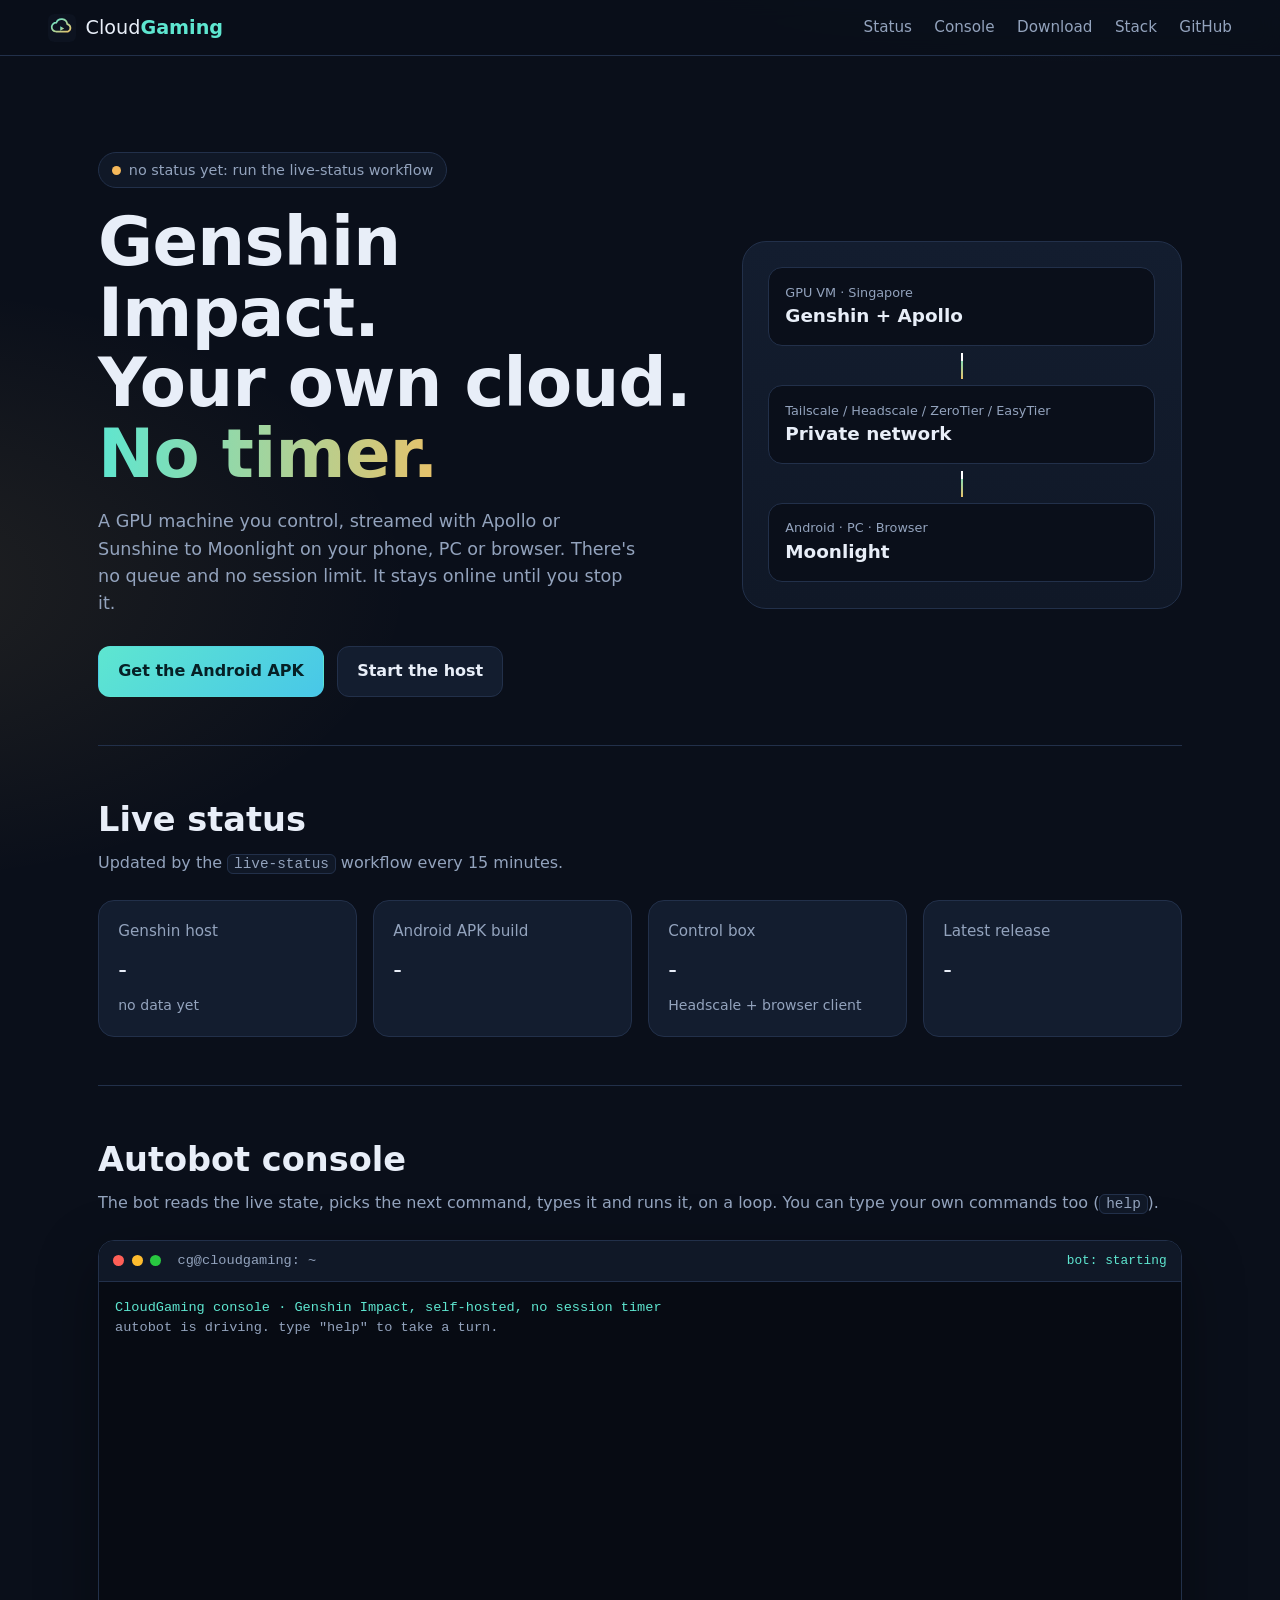
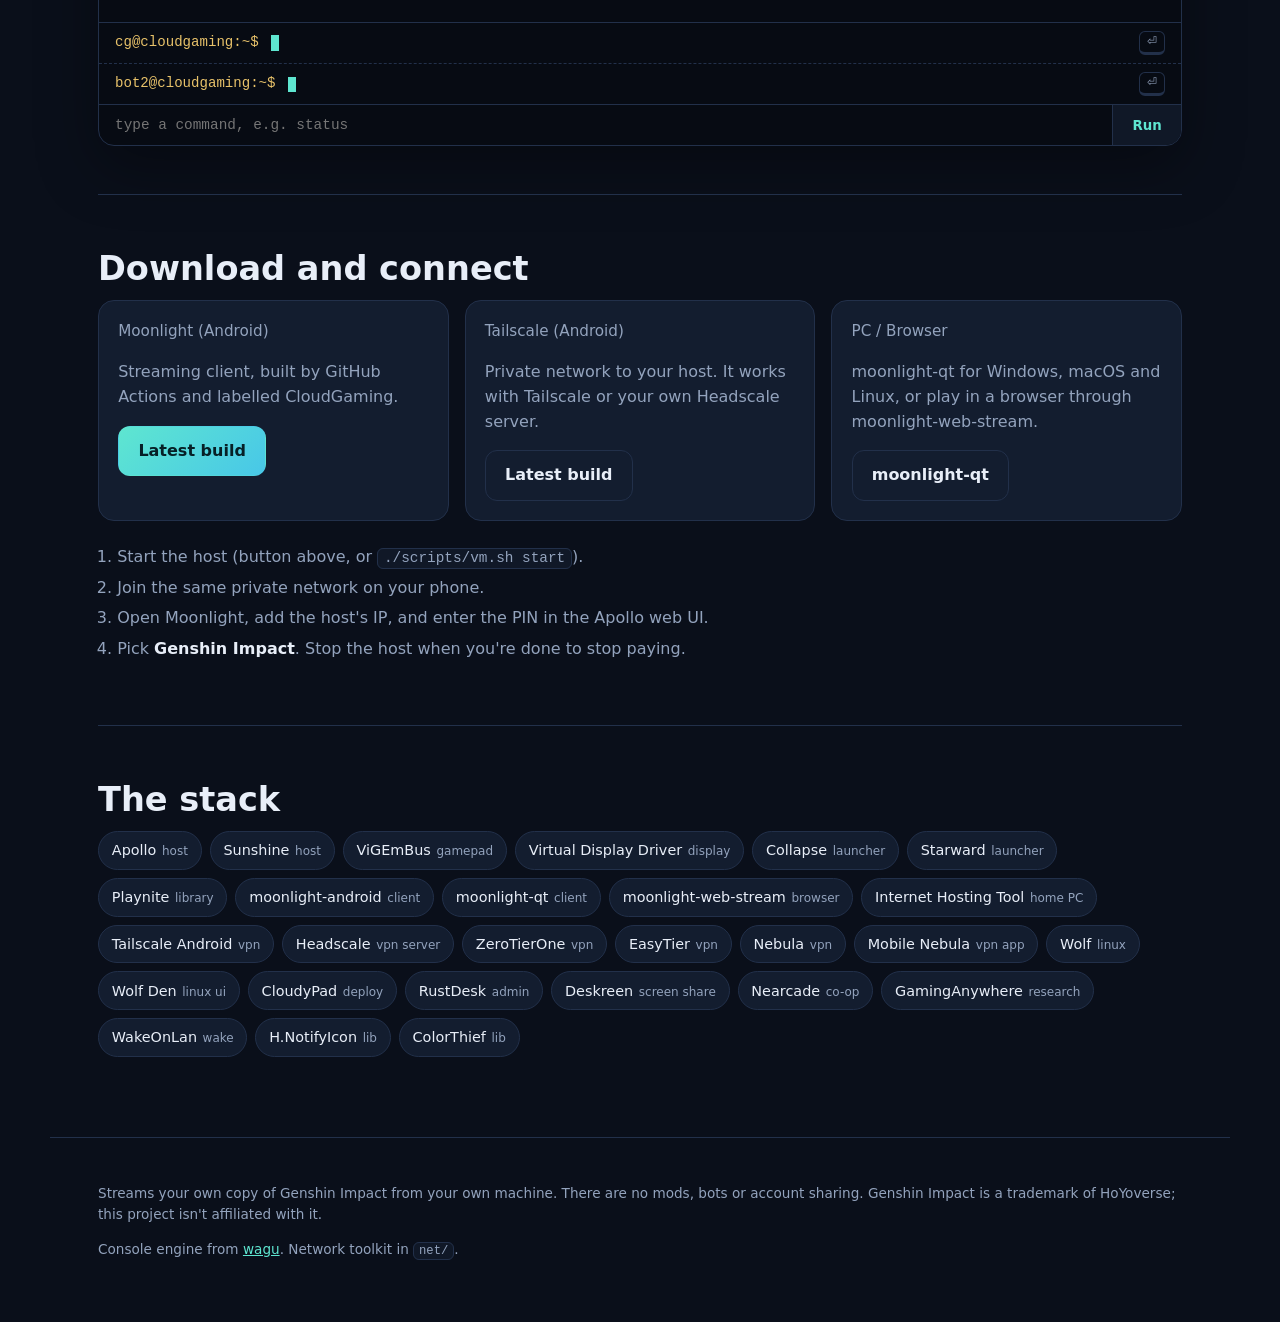
==== site/index.html @ 118e3f07 "Add website with autobot console, more VPNs, APK builds and wagu net toolkit - site/: GitHub Pages s" ====
<!doctype html>
<html lang="en">
<head>
<meta charset="utf-8">
<meta name="viewport" content="width=device-width, initial-scale=1">
<title>CloudGaming - Genshin Impact with no time limit</title>
<meta name="description" content="Self-hosted cloud gaming for Genshin Impact: Apollo/Sunshine host, Moonlight clients, private networking, live status and an autobot console.">
<meta http-equiv="Content-Security-Policy" content="default-src 'self'; script-src 'self'; style-src 'self' https://api.fontshare.com; font-src https://cdn.fontshare.com; connect-src 'self' https://raw.githubusercontent.com https://api.github.com; img-src 'self' data: https://img.shields.io; base-uri 'none'; form-action 'none'">
<meta name="referrer" content="no-referrer">
<link rel="preconnect" href="https://api.fontshare.com">
<link rel="stylesheet" href="https://api.fontshare.com/v2/css?f[]=clash-display@600,700&f[]=satoshi@400,500,700&display=swap">
<link rel="stylesheet" href="style.css">
<link rel="icon" href="favicon.svg" type="image/svg+xml">
</head>
<body>
<header class="top">
  <a class="logo" href="#"><img src="favicon.svg" alt="" width="28" height="28"><span>Cloud<b>Gaming</b></span></a>
  <nav aria-label="Sections">
    <a href="#status">Status</a>
    <a href="#console">Console</a>
    <a href="#download">Download</a>
    <a href="#stack">Stack</a>
    <a href="https://github.com/JebetrexxMC/CloudGaming" rel="noopener">GitHub</a>
  </nav>
</header>

<main>
  <section class="hero">
    <div class="hero-text">
      <p class="eyebrow"><span id="live-dot" class="dot"></span><span id="live-text">checking host...</span></p>
      <h1>Genshin Impact.<br>Your own cloud.<br><em>No timer.</em></h1>
      <p class="lead">A GPU machine you control, streamed with Apollo or Sunshine to Moonlight on your phone, PC or browser. There's no queue and no session limit. It stays online until you stop it.</p>
      <div class="cta">
        <a class="btn primary" href="#download">Get the Android APK</a>
        <a class="btn" id="start-link" href="https://github.com/JebetrexxMC/CloudGaming/actions/workflows/vm-control.yml" rel="noopener">Start the host</a>
      </div>
    </div>
    <div class="hero-card" aria-hidden="true">
      <div class="flow">
        <div class="node"><small>GPU VM · Singapore</small><b>Genshin + Apollo</b></div>
        <div class="wire"><span></span></div>
        <div class="node"><small>Tailscale / Headscale / ZeroTier / EasyTier</small><b>Private network</b></div>
        <div class="wire"><span></span></div>
        <div class="node"><small>Android · PC · Browser</small><b>Moonlight</b></div>
      </div>
    </div>
  </section>

  <section id="status" class="block">
    <h2>Live status</h2>
    <p class="sub">Updated by the <code>live-status</code> workflow every 15 minutes. <span id="updated"></span></p>
    <div class="grid" id="cards">
      <article class="card" id="c-host"><h3>Genshin host</h3><p class="big" id="host-state">-</p><p class="small" id="host-detail">no data yet</p></article>
      <article class="card" id="c-apk"><h3>Android APK build</h3><p class="big" id="apk-state">-</p><p class="small" id="apk-detail"></p></article>
      <article class="card" id="c-net"><h3>Control box</h3><p class="big" id="net-state">-</p><p class="small" id="net-detail">Headscale + browser client</p></article>
      <article class="card" id="c-rel"><h3>Latest release</h3><p class="big" id="rel-state">-</p><p class="small" id="rel-detail"></p></article>
    </div>
  </section>

  <section id="console" class="block">
    <h2>Autobot console</h2>
    <p class="sub">The bot reads the live state, picks the next command, types it and runs it, on a loop. You can type your own commands too (<code>help</code>).</p>
    <div class="term" role="region" aria-label="Autobot console">
      <div class="term-bar"><span></span><span></span><span></span><b>cg@cloudgaming: ~</b><em id="bot-status">bot: starting</em></div>
      <pre id="out" class="term-out" aria-live="polite"></pre>
      <div class="term-row"><span class="ps">cg@cloudgaming:~$</span> <span class="typed" id="typed"></span><span class="caret"></span><kbd class="kenter">⏎</kbd></div>
      <form id="cmd-form" class="term-input" autocomplete="off">
        <label for="cmd" class="sr">Command</label>
        <input id="cmd" name="cmd" placeholder="type a command, e.g. status" spellcheck="false">
        <button type="submit">Run</button>
      </form>
    </div>
  </section>

  <section id="download" class="block">
    <h2>Download and connect</h2>
    <div class="grid three">
      <article class="card dl">
        <h3>Moonlight (Android)</h3>
        <p>Streaming client, built by GitHub Actions and labelled CloudGaming.</p>
        <a class="btn primary" id="dl-moonlight" href="https://github.com/JebetrexxMC/CloudGaming/actions/workflows/build-apk.yml" rel="noopener">Latest build</a>
      </article>
      <article class="card dl">
        <h3>Tailscale (Android)</h3>
        <p>Private network to your host. It works with Tailscale or your own Headscale server.</p>
        <a class="btn" id="dl-tailscale" href="https://github.com/JebetrexxMC/CloudGaming/actions/workflows/build-apk.yml" rel="noopener">Latest build</a>
      </article>
      <article class="card dl">
        <h3>PC / Browser</h3>
        <p>moonlight-qt for Windows, macOS and Linux, or play in a browser through moonlight-web-stream.</p>
        <a class="btn" href="https://github.com/JebetrexxMC/moonlight-qt/releases" rel="noopener">moonlight-qt</a>
      </article>
    </div>
    <ol class="steps">
      <li>Start the host (button above, or <code>./scripts/vm.sh start</code>).</li>
      <li>Join the same private network on your phone.</li>
      <li>Open Moonlight, add the host's IP, and enter the PIN in the Apollo web UI.</li>
      <li>Pick <b>Genshin Impact</b>. Stop the host when you're done to stop paying.</li>
    </ol>
  </section>

  <section id="stack" class="block">
    <h2>The stack</h2>
    <div class="tags" id="tools"></div>
  </section>
</main>

<footer class="foot">
  <p>Streams your own copy of Genshin Impact from your own machine. There are no mods, bots or account sharing. Genshin Impact is a trademark of HoYoverse; this project isn't affiliated with it.</p>
  <p>Console engine from <a href="https://github.com/JebetrexxMC/wagu" rel="noopener">wagu</a>. Network toolkit in <code>net/</code>.</p>
</footer>

<script src="autobot.js"></script>
<script src="app.js"></script>
</body>
</html>
---- site/style.css ----
:root {
  --bg: #0a0f1a;
  --bg2: #101827;
  --card: #131d2f;
  --line: #22304a;
  --text: #e8eef8;
  --muted: #93a3bd;
  --teal: #5ee6d0;
  --gold: #e8c26a;
  --red: #ff7a7a;
  --amber: #f5b85a;
  --radius: 16px;
  --font: 'Satoshi', system-ui, -apple-system, Segoe UI, Roboto, sans-serif;
  --display: 'Clash Display', var(--font);
  --mono: ui-monospace, SFMono-Regular, Menlo, Consolas, monospace;
}
* { box-sizing: border-box; }
html { scroll-behavior: smooth; }
body {
  margin: 0; font-family: var(--font); color: var(--text); line-height: 1.55;
  background:
    radial-gradient(1200px 600px at 85% -10%, rgba(94, 230, 208, .12), transparent 60%),
    radial-gradient(900px 500px at -10% 20%, rgba(232, 194, 106, .10), transparent 60%),
    var(--bg);
  min-height: 100vh;
}
a { color: var(--teal); }
code { font-family: var(--mono); font-size: .9em; background: var(--bg2); padding: .1em .4em; border-radius: 6px; border: 1px solid var(--line); }
.sr { position: absolute; width: 1px; height: 1px; overflow: hidden; clip: rect(0 0 0 0); }

.top {
  position: sticky; top: 0; z-index: 10; display: flex; align-items: center; justify-content: space-between;
  gap: 1rem; padding: .8rem clamp(1rem, 4vw, 3rem); backdrop-filter: blur(10px);
  background: rgba(10, 15, 26, .75); border-bottom: 1px solid var(--line);
}
.logo { display: flex; align-items: center; gap: .6rem; text-decoration: none; color: var(--text); font-family: var(--display); font-size: 1.2rem; }
.logo b { color: var(--teal); font-weight: 700; }
.top nav { display: flex; gap: clamp(.6rem, 2vw, 1.4rem); flex-wrap: wrap; }
.top nav a { color: var(--muted); text-decoration: none; font-weight: 500; font-size: .95rem; }
.top nav a:hover { color: var(--text); }

main { max-width: 1180px; margin: 0 auto; padding: 0 clamp(1rem, 4vw, 3rem); }

.hero { display: grid; grid-template-columns: 1.15fr .85fr; gap: 3rem; align-items: center; padding: clamp(3rem, 8vw, 6rem) 0 3rem; }
.eyebrow { display: inline-flex; align-items: center; gap: .5rem; padding: .35rem .8rem; border: 1px solid var(--line); border-radius: 99px; color: var(--muted); font-size: .9rem; margin: 0 0 1.2rem; background: var(--bg2); }
.dot { width: 9px; height: 9px; border-radius: 50%; background: var(--muted); box-shadow: 0 0 0 0 currentColor; }
.dot.ok { background: var(--teal); animation: pulse 2s infinite; color: rgba(94, 230, 208, .5); }
.dot.bad { background: var(--red); }
.dot.warn { background: var(--amber); }
@keyframes pulse { 0% { box-shadow: 0 0 0 0 currentColor; } 70% { box-shadow: 0 0 0 10px transparent; } 100% { box-shadow: 0 0 0 0 transparent; } }
h1 { font-family: var(--display); font-size: clamp(2.4rem, 6vw, 4.2rem); line-height: 1.05; margin: 0 0 1.2rem; letter-spacing: -.01em; }
h1 em { font-style: normal; background: linear-gradient(90deg, var(--teal), var(--gold)); -webkit-background-clip: text; background-clip: text; color: transparent; }
.lead { color: var(--muted); font-size: 1.1rem; max-width: 34rem; }
.cta { display: flex; gap: .8rem; flex-wrap: wrap; margin-top: 1.8rem; }
.btn { display: inline-flex; align-items: center; justify-content: center; padding: .75rem 1.2rem; border-radius: 12px; border: 1px solid var(--line); color: var(--text); text-decoration: none; font-weight: 700; background: var(--card); transition: transform .15s, border-color .15s; }
.btn:hover { transform: translateY(-1px); border-color: var(--teal); }
.btn.primary { background: linear-gradient(135deg, var(--teal), #48c7e8); color: #062026; border-color: transparent; }

.hero-card { background: linear-gradient(180deg, var(--card), var(--bg2)); border: 1px solid var(--line); border-radius: 24px; padding: 1.6rem; }
.flow { display: grid; gap: .4rem; }
.node { background: var(--bg); border: 1px solid var(--line); border-radius: 14px; padding: .9rem 1rem; }
.node small { display: block; color: var(--muted); font-size: .8rem; }
.node b { font-family: var(--display); font-size: 1.15rem; }
.wire { height: 26px; display: flex; justify-content: center; }
.wire span { width: 2px; height: 100%; background: linear-gradient(var(--teal), var(--gold)); position: relative; overflow: hidden; }
.wire span::after { content: ''; position: absolute; left: -2px; width: 6px; height: 8px; border-radius: 3px; background: #fff; animation: flow 1.4s linear infinite; }
@keyframes flow { from { top: -8px; } to { top: 26px; } }

.block { padding: 3rem 0; border-top: 1px solid var(--line); }
h2 { font-family: var(--display); font-size: clamp(1.6rem, 3vw, 2.1rem); margin: 0 0 .3rem; }
.sub { color: var(--muted); margin: 0 0 1.5rem; }
.grid { display: grid; grid-template-columns: repeat(4, 1fr); gap: 1rem; }
.grid.three { grid-template-columns: repeat(3, 1fr); }
.card { background: var(--card); border: 1px solid var(--line); border-radius: var(--radius); padding: 1.2rem; min-width: 0; }
.card h3 { margin: 0 0 .5rem; font-size: .95rem; color: var(--muted); font-weight: 500; }
.card .big { font-family: var(--display); font-size: 1.5rem; margin: 0; }
.card .small { color: var(--muted); font-size: .88rem; margin: .4rem 0 0; overflow-wrap: anywhere; }
.card.ok { border-color: rgba(94, 230, 208, .5); } .card.ok .big { color: var(--teal); }
.card.bad .big { color: var(--red); }
.card.warn .big { color: var(--amber); }
.card.dl p { color: var(--muted); }

.term { background: #070b13; border: 1px solid var(--line); border-radius: var(--radius); overflow: hidden; box-shadow: 0 20px 60px rgba(0, 0, 0, .35); }
.term-bar { display: flex; align-items: center; gap: .45rem; padding: .6rem .9rem; background: var(--bg2); border-bottom: 1px solid var(--line); font-size: .85rem; }
.term-bar span { width: 11px; height: 11px; border-radius: 50%; background: #ff5f57; }
.term-bar span:nth-child(2) { background: #febc2e; } .term-bar span:nth-child(3) { background: #28c840; }
.term-bar b { margin-left: .6rem; font-family: var(--mono); font-weight: 500; color: var(--muted); }
.term-bar em { margin-left: auto; font-style: normal; color: var(--teal); font-family: var(--mono); font-size: .8rem; white-space: nowrap; overflow: hidden; text-overflow: ellipsis; max-width: 50%; }
.term-out { margin: 0; padding: 1rem; height: 340px; overflow: auto; font-family: var(--mono); font-size: .85rem; line-height: 1.5; white-space: pre-wrap; word-break: break-word; }
.term-out .a { color: var(--text); } .term-out .g { color: var(--teal); } .term-out .m { color: var(--muted); }
.term-out .y { color: var(--gold); } .term-out .r { color: var(--red); } .term-out .c { color: #8ab4ff; }
.term-row { display: flex; align-items: center; gap: .4rem; padding: .5rem 1rem; border-top: 1px solid var(--line); font-family: var(--mono); font-size: .88rem; }
.term-row.lane { border-top-style: dashed; }
.ps { color: var(--gold); white-space: nowrap; }
.typed { color: var(--text); white-space: pre; overflow: hidden; text-overflow: ellipsis; }
.caret { width: 8px; height: 1.1em; background: var(--teal); animation: blink 1s steps(1) infinite; }
@keyframes blink { 50% { opacity: 0; } }
.kenter { margin-left: auto; font-family: var(--mono); font-size: .75rem; border: 1px solid var(--line); border-bottom-width: 3px; border-radius: 6px; padding: .05rem .45rem; color: var(--muted); transition: transform .1s; }
.kenter.hit { transform: translateY(2px); border-bottom-width: 1px; color: var(--teal); border-color: var(--teal); }
.term-input { display: flex; border-top: 1px solid var(--line); }
.term-input input { flex: 1; min-width: 0; background: transparent; border: 0; color: var(--text); font-family: var(--mono); font-size: .9rem; padding: .75rem 1rem; outline: none; }
.term-input input:focus { background: rgba(94, 230, 208, .05); }
.term-input button { background: var(--bg2); color: var(--teal); border: 0; border-left: 1px solid var(--line); padding: 0 1.2rem; font-weight: 700; cursor: pointer; font-family: var(--font); }

.steps { color: var(--muted); padding-left: 1.2rem; margin-top: 1.5rem; }
.steps li { margin: .35rem 0; } .steps b { color: var(--text); }
.tags { display: flex; flex-wrap: wrap; gap: .5rem; }
.tags a { text-decoration: none; color: var(--text); background: var(--card); border: 1px solid var(--line); padding: .45rem .8rem; border-radius: 99px; font-size: .9rem; }
.tags a small { color: var(--muted); margin-left: .35rem; }
.tags a:hover { border-color: var(--teal); }

.foot { max-width: 1180px; margin: 2rem auto 0; padding: 2rem clamp(1rem, 4vw, 3rem) 3rem; border-top: 1px solid var(--line); color: var(--muted); font-size: .85rem; }

@media (max-width: 900px) {
  .hero { grid-template-columns: 1fr; gap: 2rem; }
  .grid, .grid.three { grid-template-columns: repeat(2, 1fr); }
}
@media (max-width: 560px) {
  .grid, .grid.three { grid-template-columns: 1fr; }
  .top nav { gap: .7rem; flex-wrap: nowrap; }
  .top nav a { font-size: .85rem; }
  .top nav a:not(:last-child):nth-child(n+3) { display: none; }
  .logo span { font-size: 1rem; }
  .term-out { height: 300px; font-size: .8rem; }
}
@media (prefers-reduced-motion: reduce) { * { animation: none !important; transition: none !important; } }
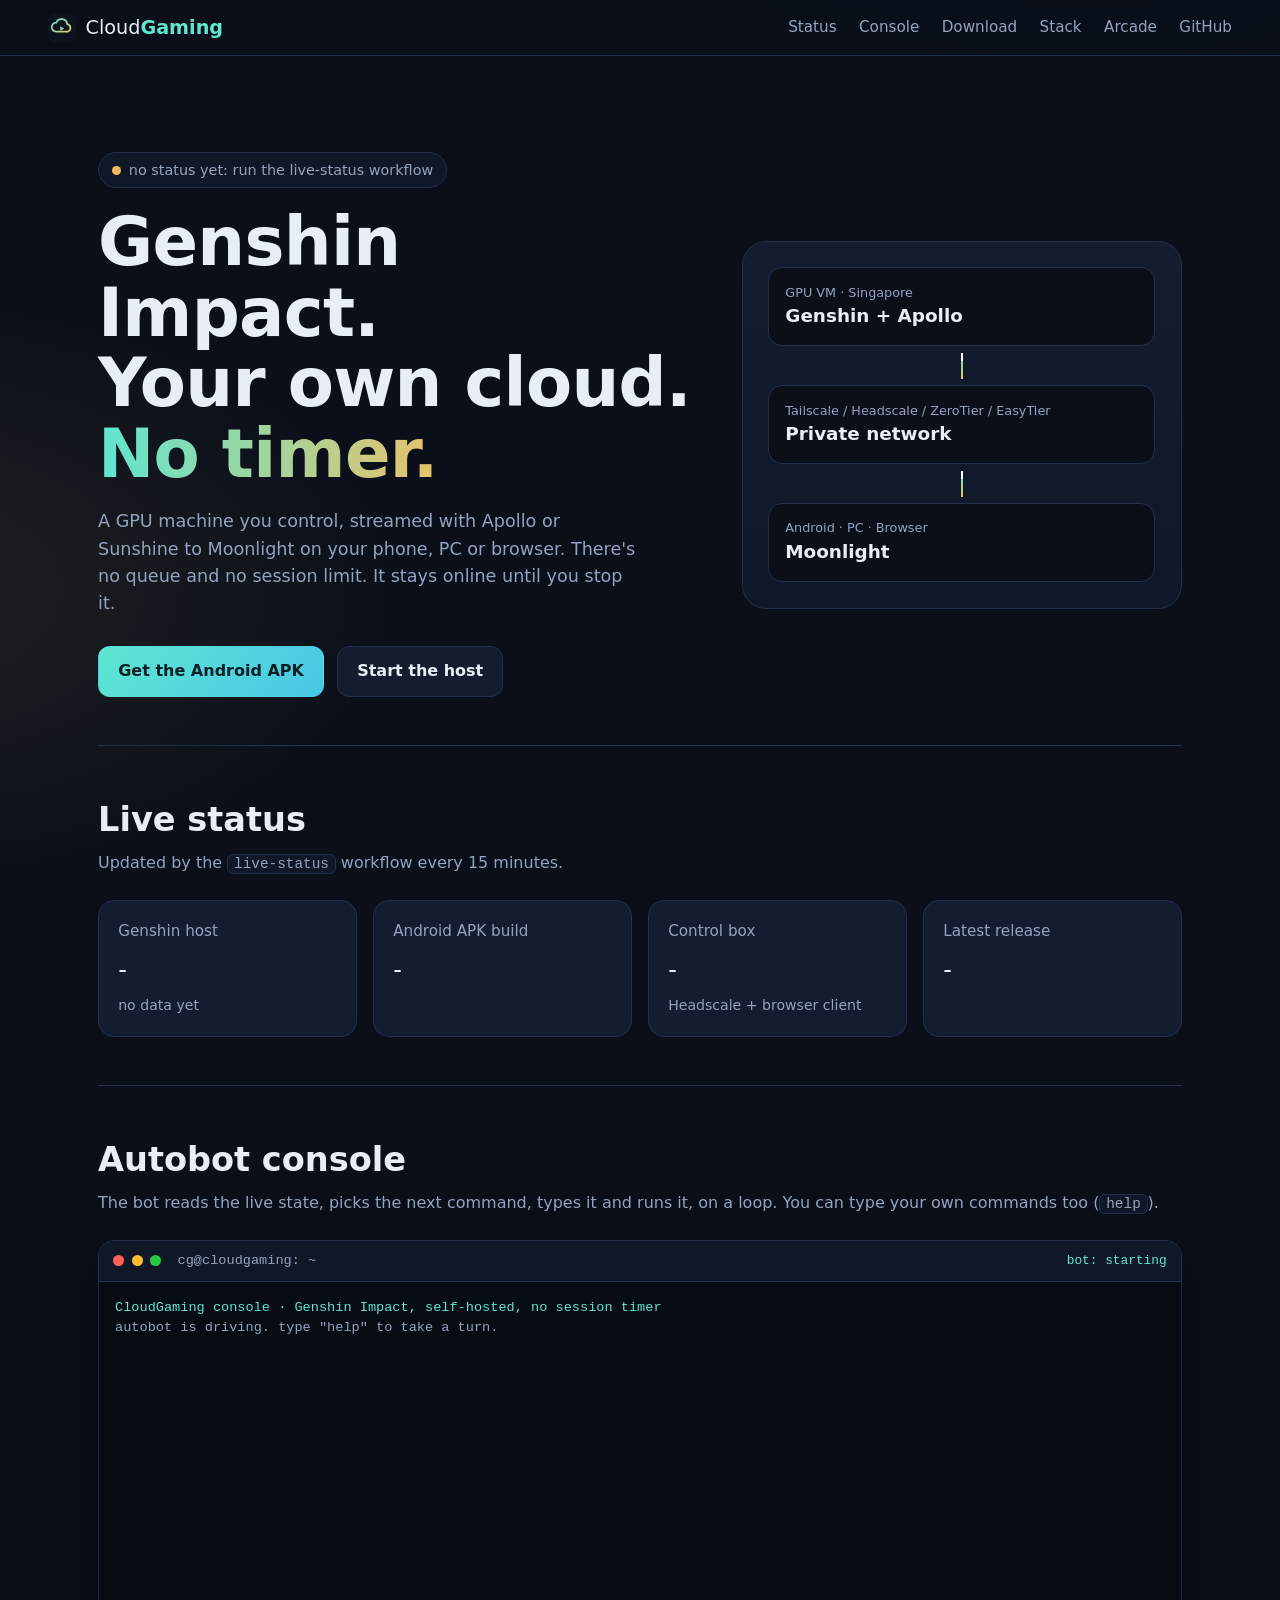
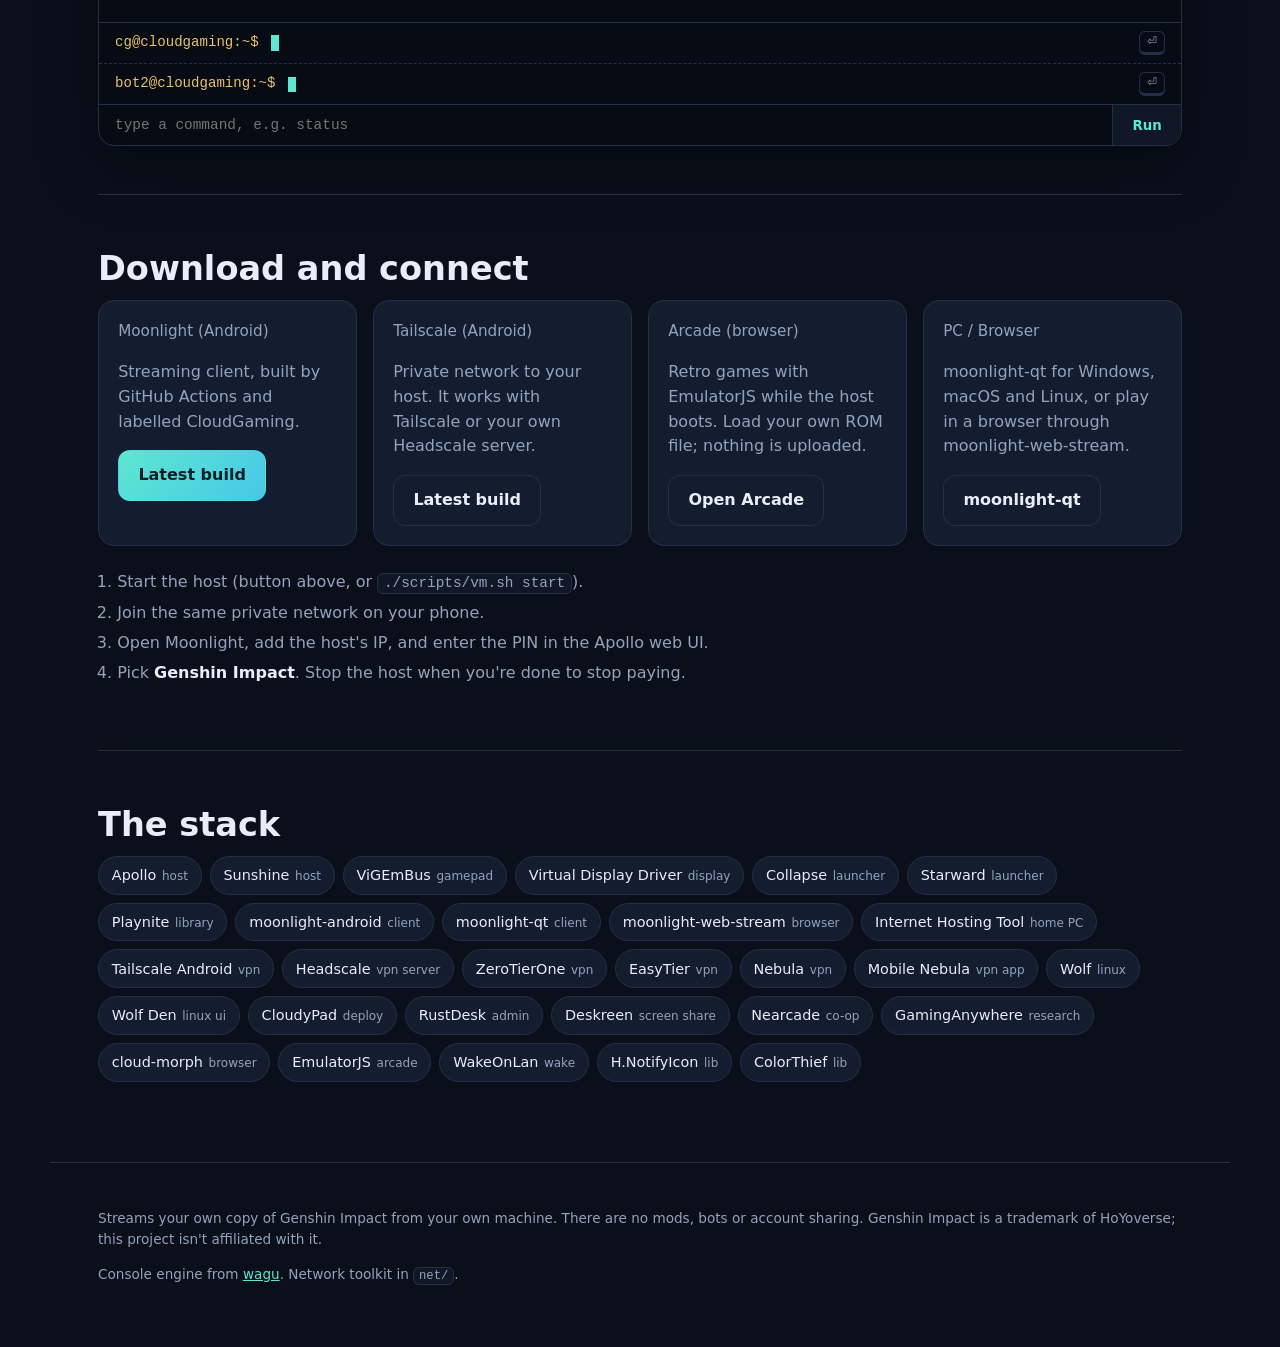
==== commit e0264577: "Add EmulatorJS arcade, cloud-morph deploy, fix Moonlight SDK install - site/arcade.html: EmulatorJS " ====
--- a/site/index.html
+++ b/site/index.html
@@ -20,6 +20,7 @@
     <a href="#console">Console</a>
     <a href="#download">Download</a>
     <a href="#stack">Stack</a>
+    <a href="arcade.html">Arcade</a>
     <a href="https://github.com/JebetrexxMC/CloudGaming" rel="noopener">GitHub</a>
   </nav>
 </header>
@@ -74,7 +75,7 @@
 
   <section id="download" class="block">
     <h2>Download and connect</h2>
-    <div class="grid three">
+    <div class="grid four">
       <article class="card dl">
         <h3>Moonlight (Android)</h3>
         <p>Streaming client, built by GitHub Actions and labelled CloudGaming.</p>
@@ -84,6 +85,11 @@
         <h3>Tailscale (Android)</h3>
         <p>Private network to your host. It works with Tailscale or your own Headscale server.</p>
         <a class="btn" id="dl-tailscale" href="https://github.com/JebetrexxMC/CloudGaming/actions/workflows/build-apk.yml" rel="noopener">Latest build</a>
+      </article>
+      <article class="card dl">
+        <h3>Arcade (browser)</h3>
+        <p>Retro games with EmulatorJS while the host boots. Load your own ROM file; nothing is uploaded.</p>
+        <a class="btn" href="arcade.html">Open Arcade</a>
       </article>
       <article class="card dl">
         <h3>PC / Browser</h3>
--- a/site/style.css
+++ b/site/style.css
@@ -71,6 +71,7 @@
 .sub { color: var(--muted); margin: 0 0 1.5rem; }
 .grid { display: grid; grid-template-columns: repeat(4, 1fr); gap: 1rem; }
 .grid.three { grid-template-columns: repeat(3, 1fr); }
+.grid.four { grid-template-columns: repeat(4, 1fr); }
 .card { background: var(--card); border: 1px solid var(--line); border-radius: var(--radius); padding: 1.2rem; min-width: 0; }
 .card h3 { margin: 0 0 .5rem; font-size: .95rem; color: var(--muted); font-weight: 500; }
 .card .big { font-family: var(--display); font-size: 1.5rem; margin: 0; }
@@ -113,10 +114,10 @@
 
 @media (max-width: 900px) {
   .hero { grid-template-columns: 1fr; gap: 2rem; }
-  .grid, .grid.three { grid-template-columns: repeat(2, 1fr); }
+  .grid, .grid.three, .grid.four { grid-template-columns: repeat(2, 1fr); }
 }
 @media (max-width: 560px) {
-  .grid, .grid.three { grid-template-columns: 1fr; }
+  .grid, .grid.three, .grid.four { grid-template-columns: 1fr; }
   .top nav { gap: .7rem; flex-wrap: nowrap; }
   .top nav a { font-size: .85rem; }
   .top nav a:not(:last-child):nth-child(n+3) { display: none; }
@@ -124,3 +125,14 @@
   .term-out { height: 300px; font-size: .8rem; }
 }
 @media (prefers-reduced-motion: reduce) { * { animation: none !important; transition: none !important; } }
+
+/* arcade */
+.block.first { border-top: 0; padding-top: 2.5rem; }
+.arcade-bar { display: flex; flex-wrap: wrap; gap: .8rem; align-items: center; margin-bottom: 1rem; }
+.arcade-bar label.btn { cursor: pointer; }
+.select { background: var(--card); color: var(--text); border: 1px solid var(--line); border-radius: 12px; padding: .7rem .9rem; font: inherit; }
+.arcade-bar .small { color: var(--muted); font-size: .9rem; }
+.emu-wrap { background: #070b13; border: 1px solid var(--line); border-radius: var(--radius); overflow: hidden; aspect-ratio: 4 / 3; max-height: 75vh; width: 100%; }
+#game { width: 100%; height: 100%; }
+.emu-empty { display: grid; place-items: center; height: 100%; margin: 0; color: var(--muted); padding: 1rem; text-align: center; }
+.top nav a[aria-current="page"] { color: var(--teal); }
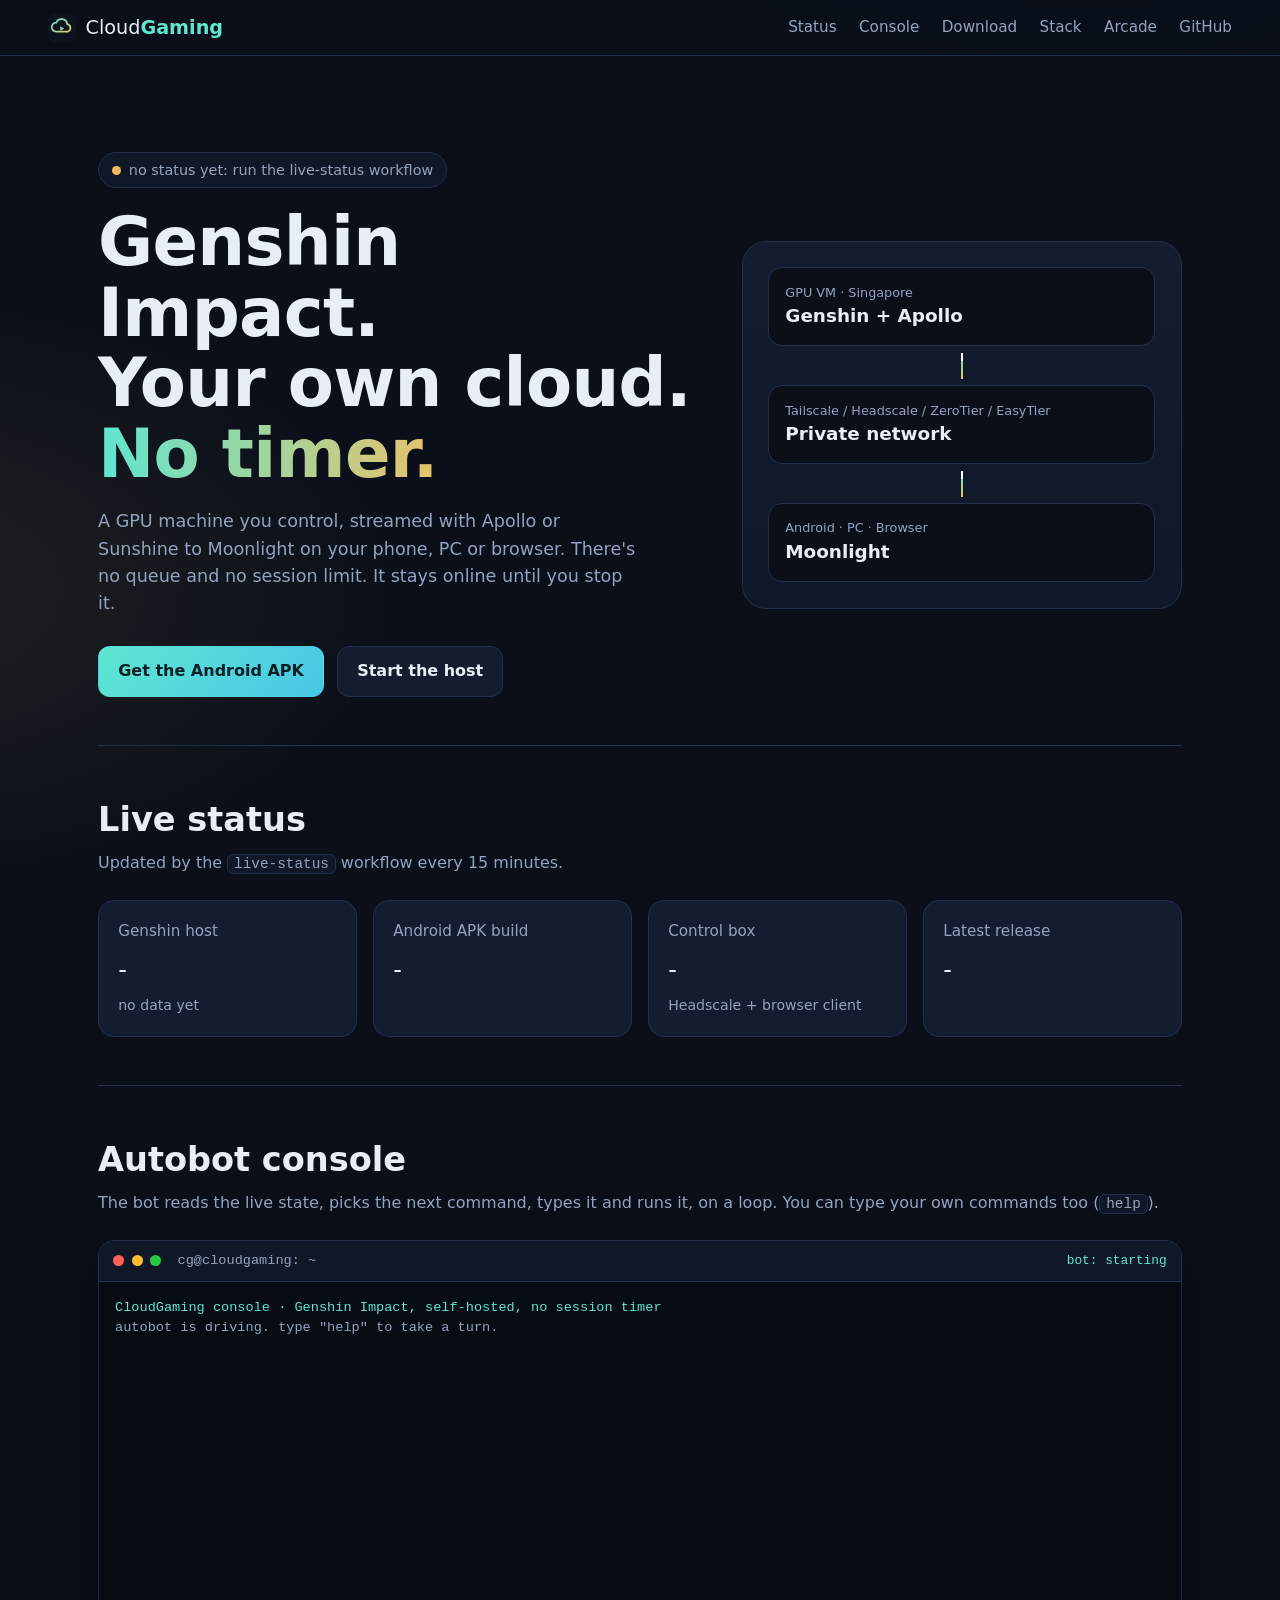
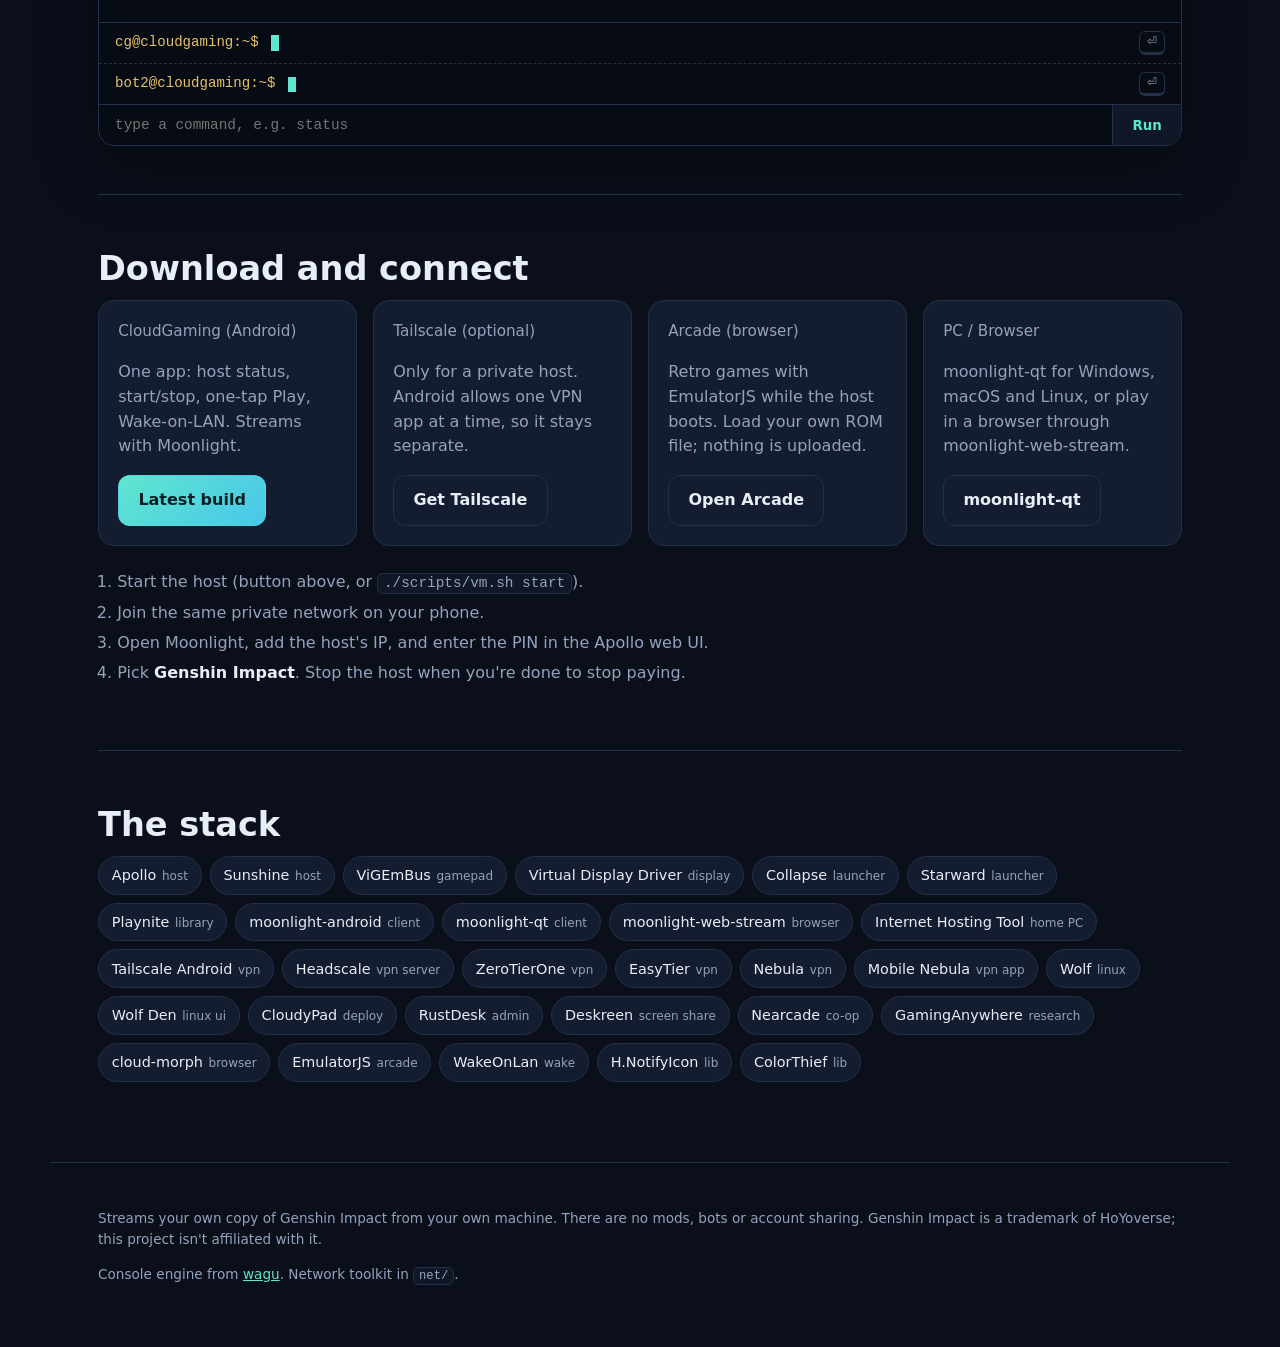
==== commit f74f6061: "Build one CloudGaming APK: Moonlight + home screen with status, start/stop, Play, Wake-on-LAN - andr" ====
--- a/site/index.html
+++ b/site/index.html
@@ -77,14 +77,14 @@
     <h2>Download and connect</h2>
     <div class="grid four">
       <article class="card dl">
-        <h3>Moonlight (Android)</h3>
-        <p>Streaming client, built by GitHub Actions and labelled CloudGaming.</p>
+        <h3>CloudGaming (Android)</h3>
+        <p>One app: host status, start/stop, one-tap Play, Wake-on-LAN. Streams with Moonlight.</p>
         <a class="btn primary" id="dl-moonlight" href="https://github.com/JebetrexxMC/CloudGaming/actions/workflows/build-apk.yml" rel="noopener">Latest build</a>
       </article>
       <article class="card dl">
-        <h3>Tailscale (Android)</h3>
-        <p>Private network to your host. It works with Tailscale or your own Headscale server.</p>
-        <a class="btn" id="dl-tailscale" href="https://github.com/JebetrexxMC/CloudGaming/actions/workflows/build-apk.yml" rel="noopener">Latest build</a>
+        <h3>Tailscale (optional)</h3>
+        <p>Only for a private host. Android allows one VPN app at a time, so it stays separate.</p>
+        <a class="btn" id="dl-tailscale" href="https://play.google.com/store/apps/details?id=com.tailscale.ipn" rel="noopener">Get Tailscale</a>
       </article>
       <article class="card dl">
         <h3>Arcade (browser)</h3>
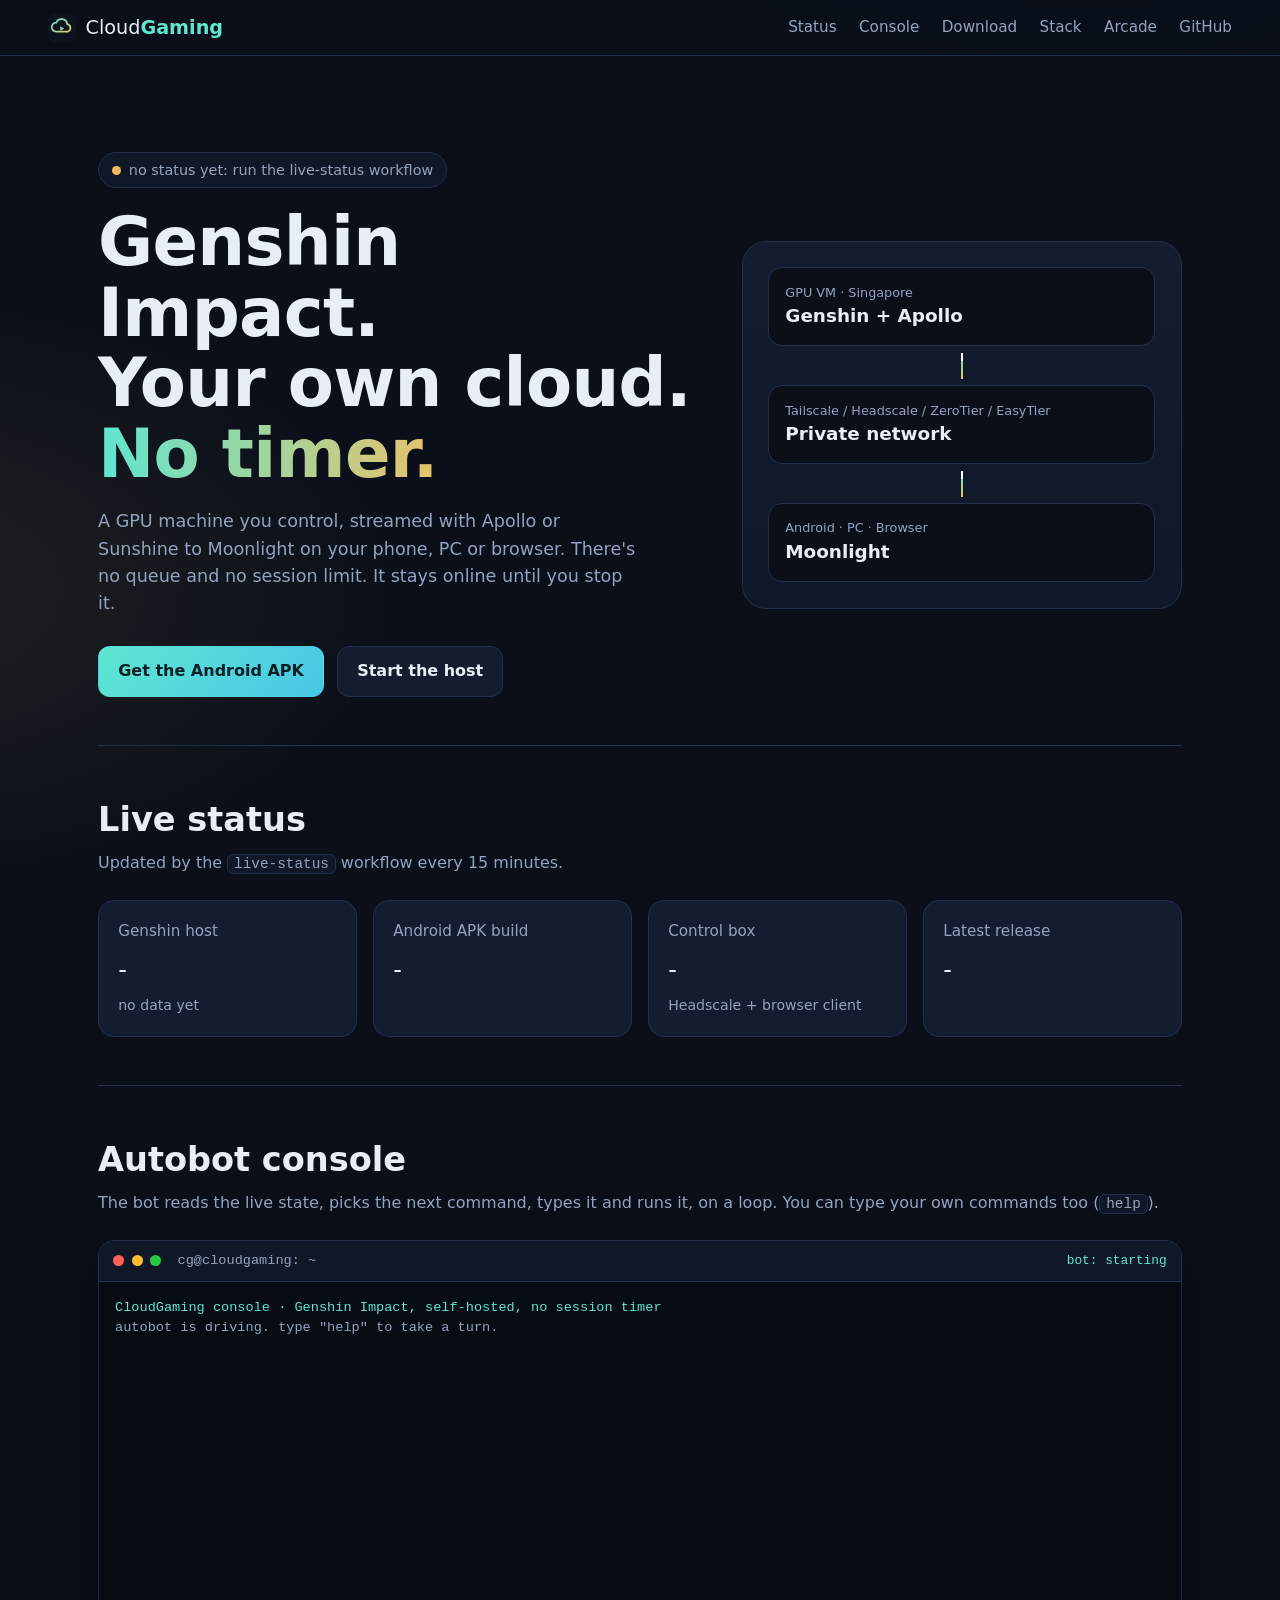
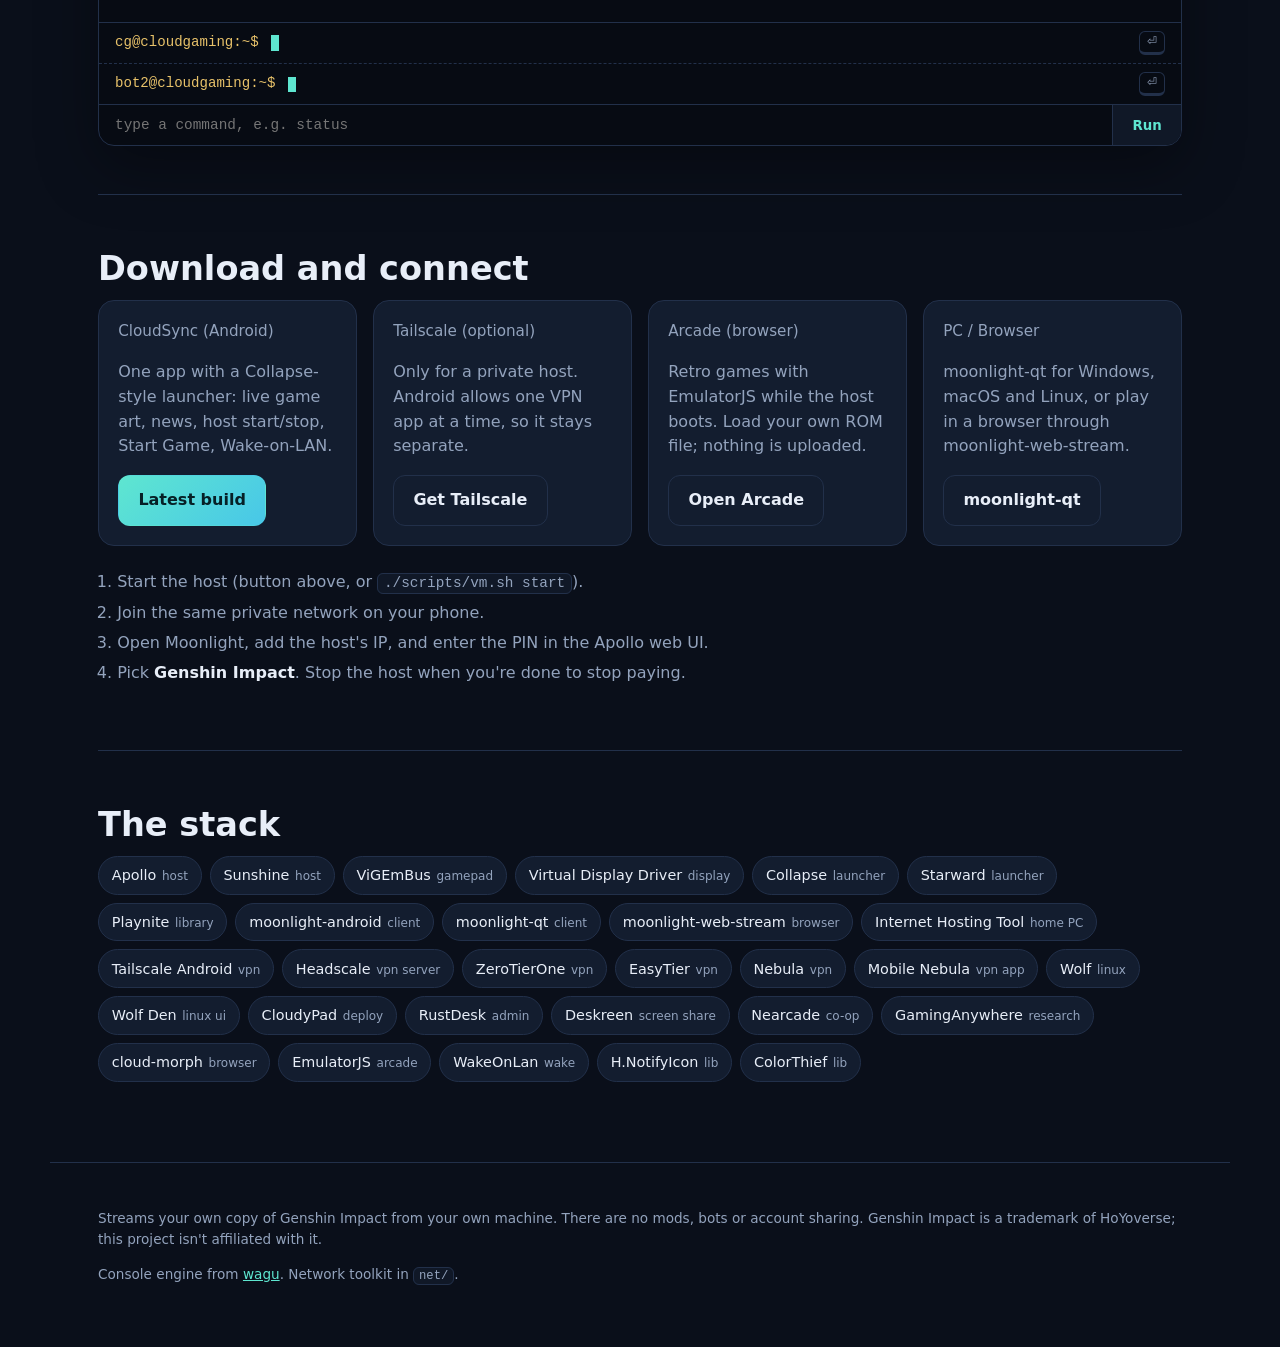
==== commit 5935511c: "Rename the app to CloudSync with a Collapse-style launcher UI - CloudSyncActivity: live HoYoPlay bac" ====
--- a/site/index.html
+++ b/site/index.html
@@ -77,8 +77,8 @@
     <h2>Download and connect</h2>
     <div class="grid four">
       <article class="card dl">
-        <h3>CloudGaming (Android)</h3>
-        <p>One app: host status, start/stop, one-tap Play, Wake-on-LAN. Streams with Moonlight.</p>
+        <h3>CloudSync (Android)</h3>
+        <p>One app with a Collapse-style launcher: live game art, news, host start/stop, Start Game, Wake-on-LAN.</p>
         <a class="btn primary" id="dl-moonlight" href="https://github.com/JebetrexxMC/CloudGaming/actions/workflows/build-apk.yml" rel="noopener">Latest build</a>
       </article>
       <article class="card dl">
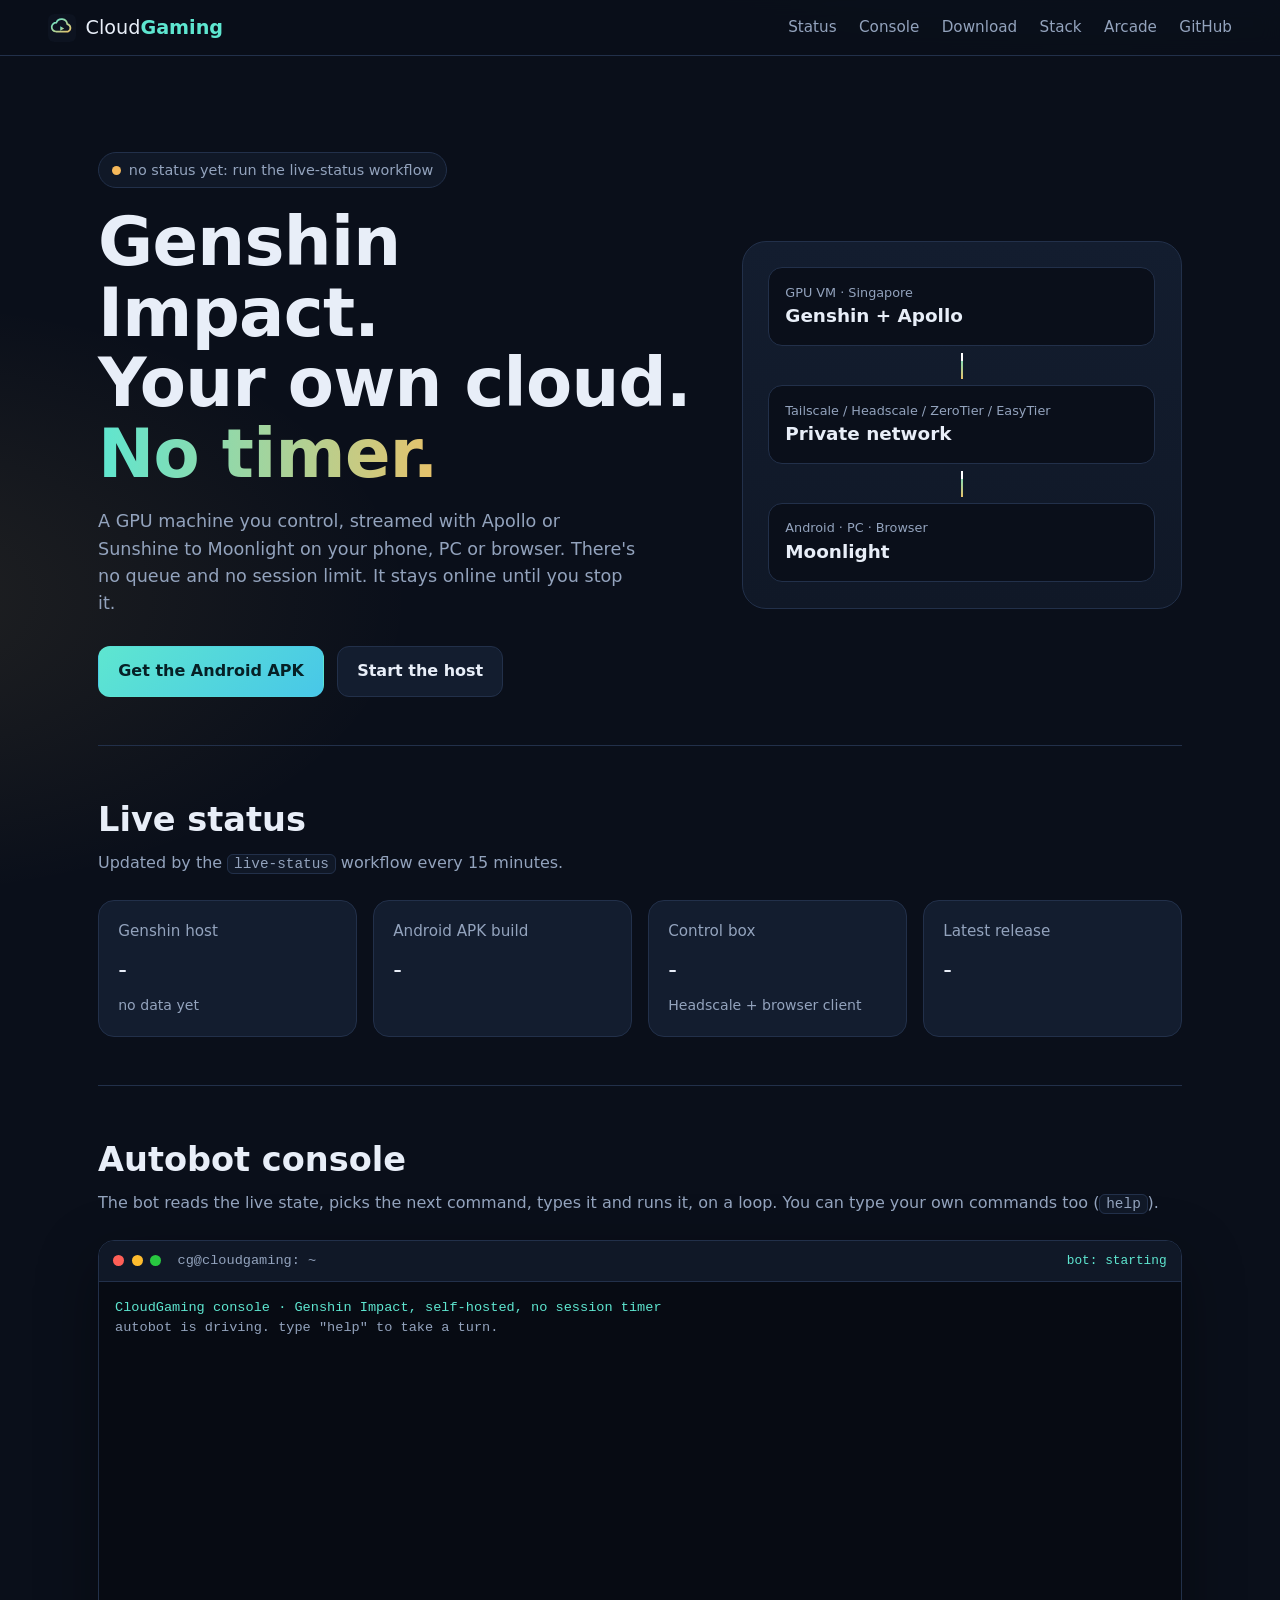
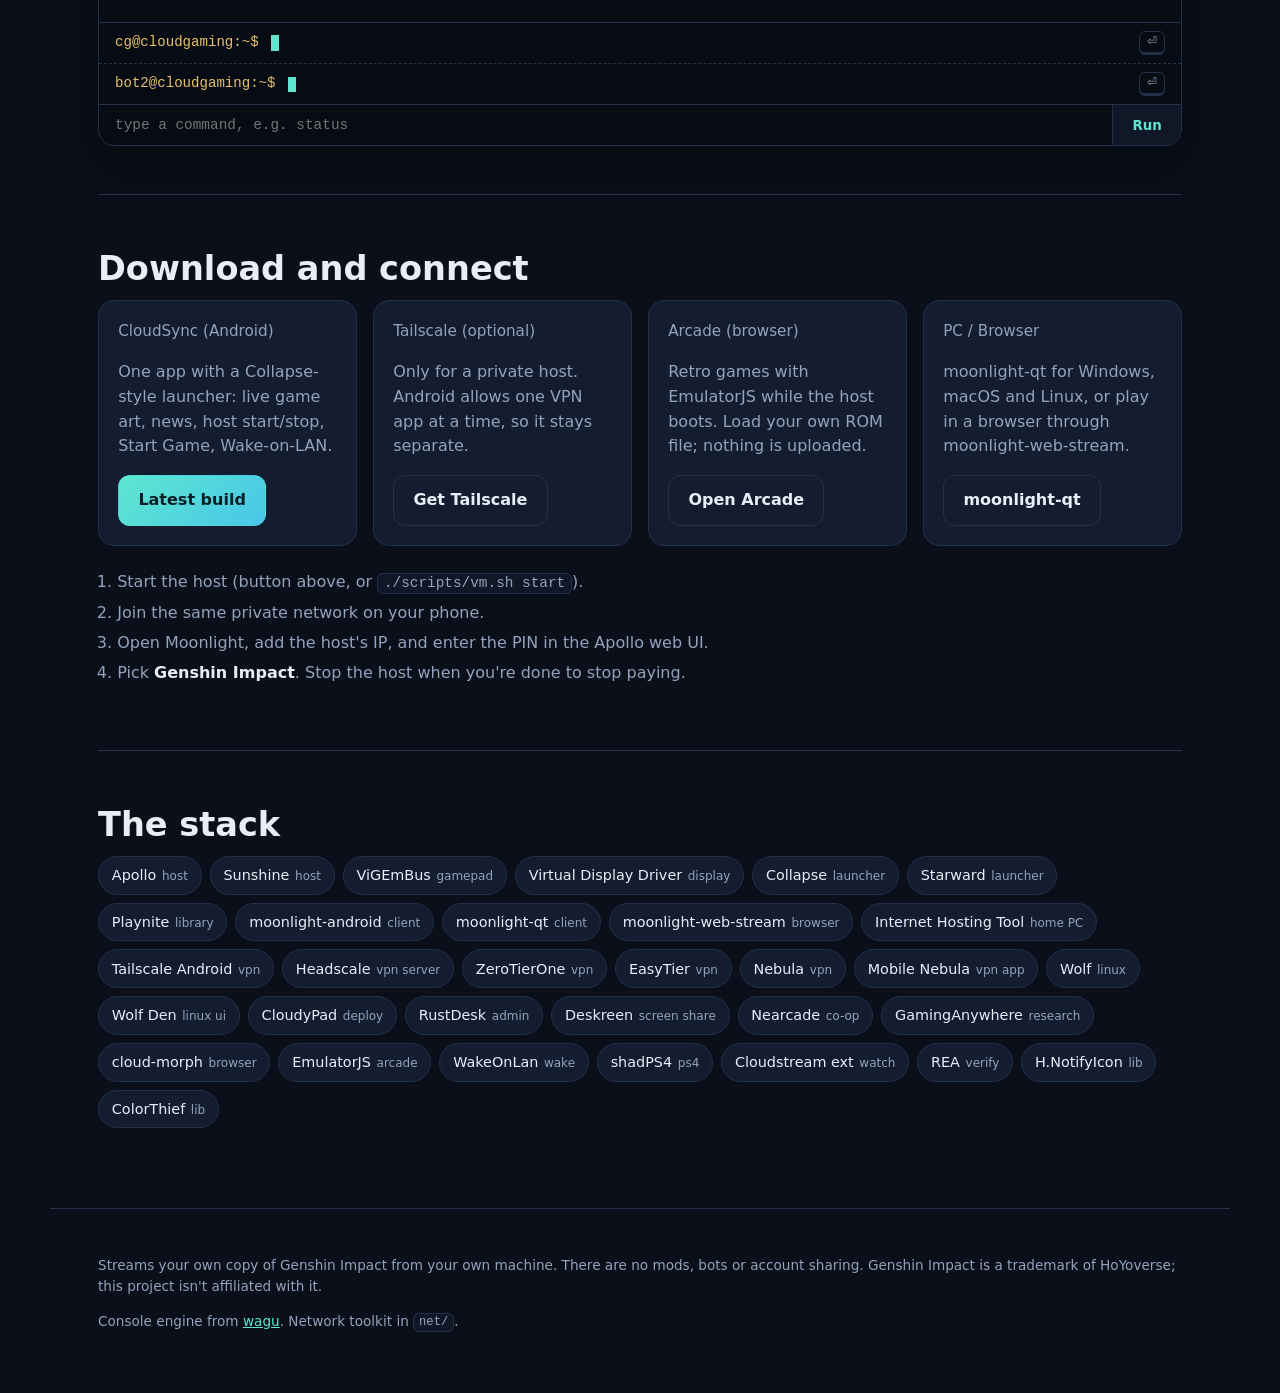
==== commit 5207e032: "Use JebetrexxMC forks: Sunshine, moonlight-android, moonlight-qt, moonlight-web-stream - build-forks" ====
--- a/site/index.html
+++ b/site/index.html
@@ -94,7 +94,7 @@
       <article class="card dl">
         <h3>PC / Browser</h3>
         <p>moonlight-qt for Windows, macOS and Linux, or play in a browser through moonlight-web-stream.</p>
-        <a class="btn" href="https://github.com/JebetrexxMC/moonlight-qt/releases" rel="noopener">moonlight-qt</a>
+        <a class="btn" href="https://github.com/JebetrexxMC/CloudGaming/releases/latest" rel="noopener">moonlight-qt</a>
       </article>
     </div>
     <ol class="steps">
